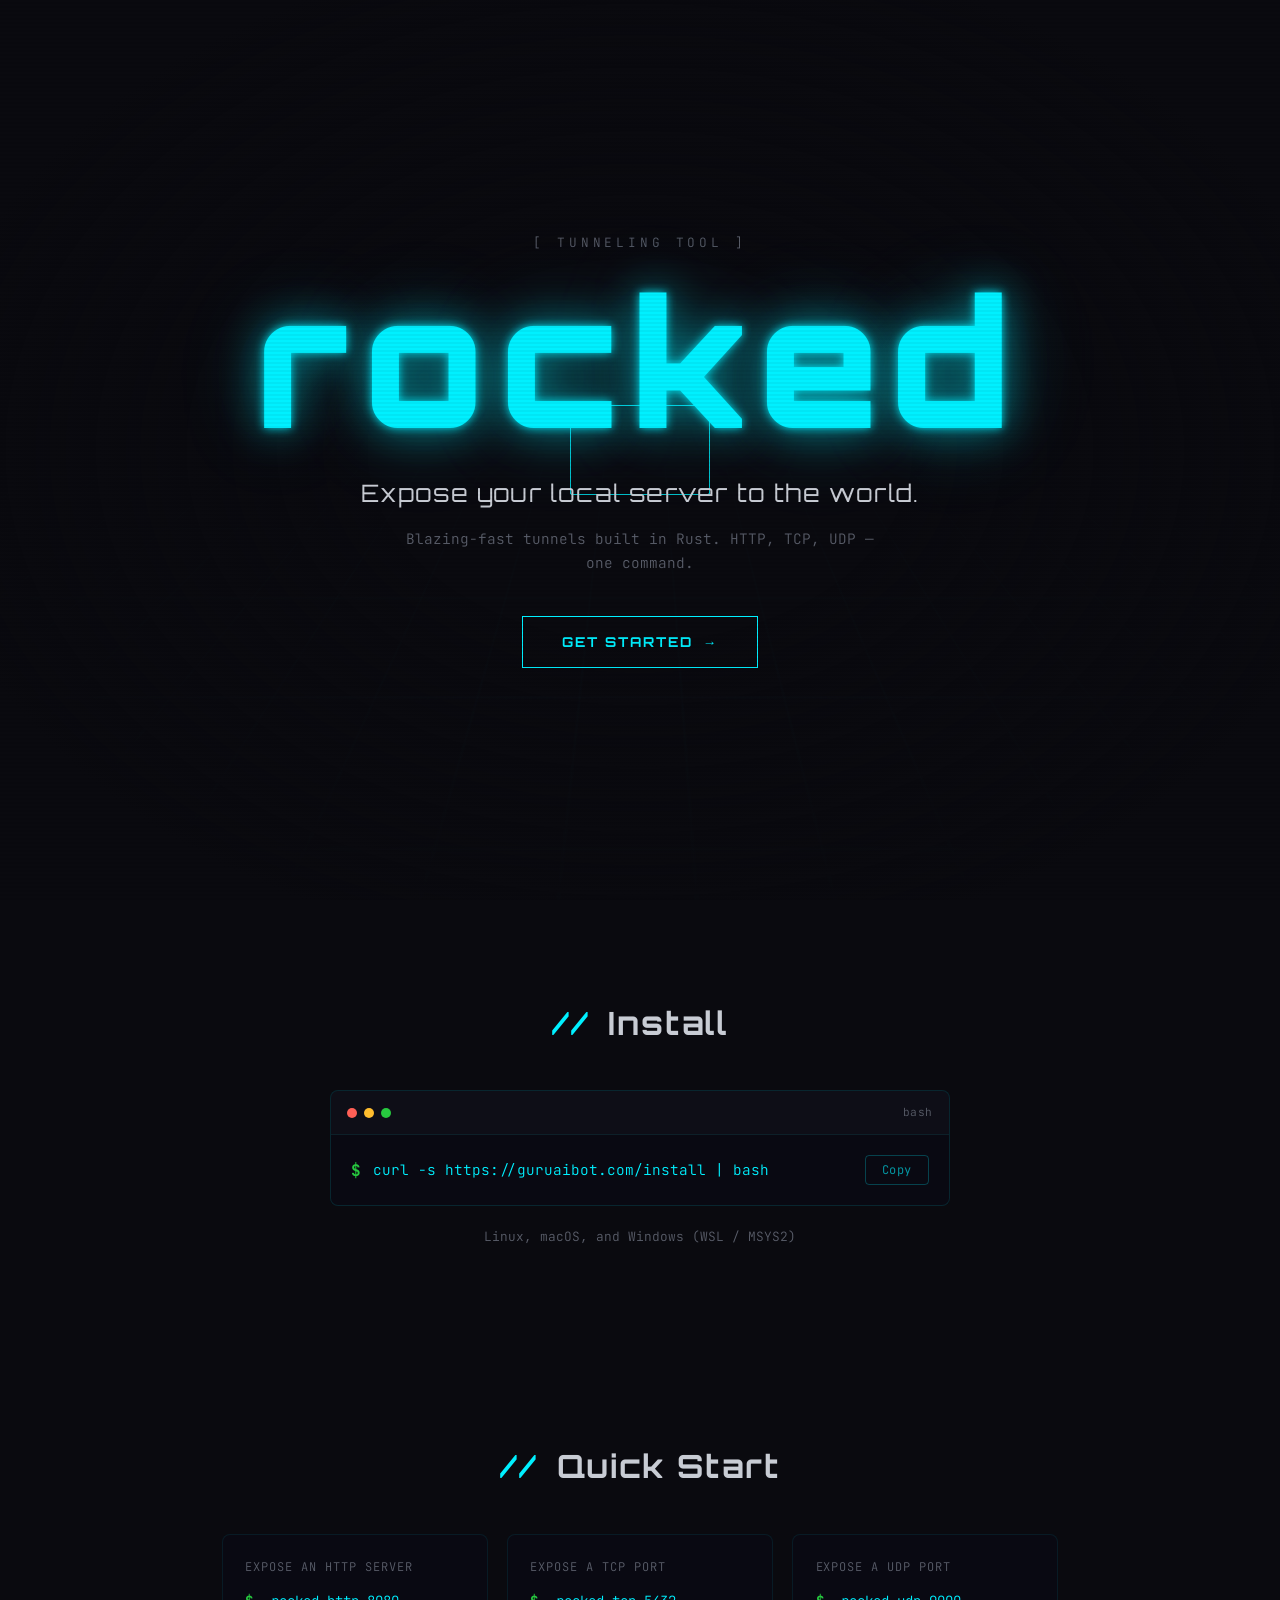
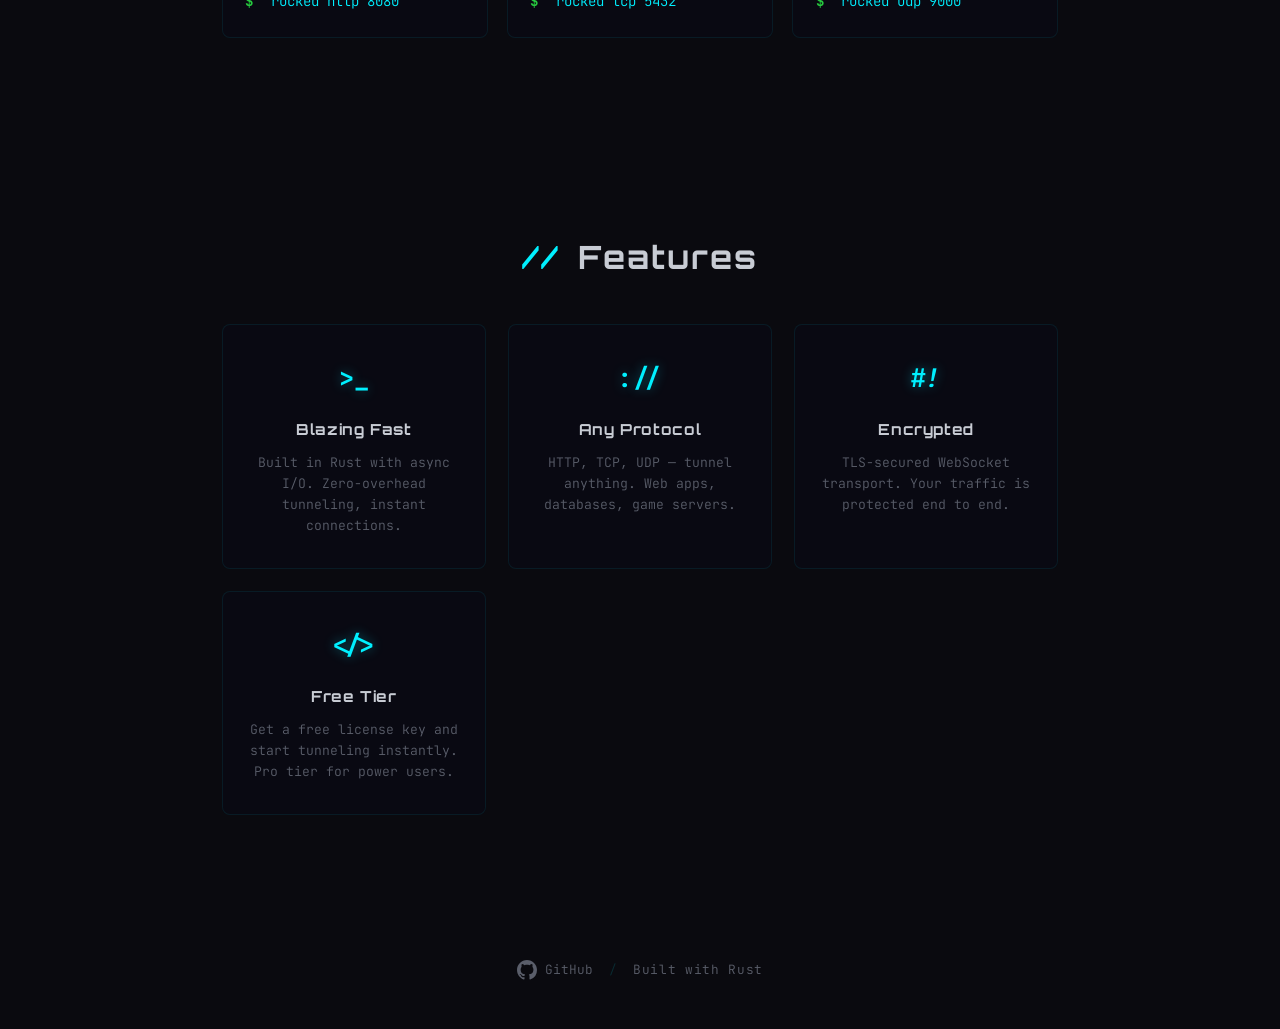
==== website/index.html @ 7e669489 "initial release: rocked tunneling client v0.8.0" ====
<!DOCTYPE html>
<html lang="en">
<head>
    <meta charset="UTF-8">
    <meta name="viewport" content="width=device-width, initial-scale=1.0">
    <title>rocked — expose your local server to the world</title>
    <meta name="description" content="Fast, free tunneling tool built in Rust. Expose local servers to the public internet with a single command.">
    <link rel="preconnect" href="https://fonts.googleapis.com">
    <link rel="preconnect" href="https://fonts.gstatic.com" crossorigin>
    <link href="https://fonts.googleapis.com/css2?family=Orbitron:wght@400;700;900&family=JetBrains+Mono:wght@300;400;500;700&display=swap" rel="stylesheet">
    <link rel="stylesheet" href="style.css">
</head>
<body>

    <div class="tunnel-bg" aria-hidden="true">
        <div class="tunnel-rings">
            <div class="ring" style="--i:0"></div>
            <div class="ring" style="--i:1"></div>
            <div class="ring" style="--i:2"></div>
            <div class="ring" style="--i:3"></div>
            <div class="ring" style="--i:4"></div>
            <div class="ring" style="--i:5"></div>
            <div class="ring" style="--i:6"></div>
            <div class="ring" style="--i:7"></div>
            <div class="ring" style="--i:8"></div>
            <div class="ring" style="--i:9"></div>
        </div>
        <div class="grid-floor"></div>
    </div>

    <div class="scanlines" aria-hidden="true"></div>

    <section class="hero">
        <div class="hero-content fade-in">
            <p class="hero-pre">[ tunneling tool ]</p>
            <h1 class="logo">rocked</h1>
            <p class="tagline">Expose your local server to the world.</p>
            <p class="sub">Blazing-fast tunnels built in Rust. HTTP, TCP, UDP &mdash; one command.</p>
            <a href="#install" class="cta-btn">
                <span class="cta-text">Get Started</span>
                <span class="cta-arrow">&rarr;</span>
            </a>
        </div>
    </section>

    <section id="install" class="section">
        <h2 class="section-title fade-in">
            <span class="title-decoration">//</span> Install
        </h2>
        <div class="terminal fade-in">
            <div class="terminal-header">
                <span class="dot dot-red"></span>
                <span class="dot dot-yellow"></span>
                <span class="dot dot-green"></span>
                <span class="terminal-title">bash</span>
            </div>
            <div class="terminal-body">
                <span class="terminal-prompt">$</span>
                <code id="install-cmd">curl -s https://guruaibot.com/install | bash</code>
                <button class="copy-btn" onclick="copyInstall(this)">Copy</button>
            </div>
        </div>
        <p class="note fade-in">Linux, macOS, and Windows (WSL / MSYS2)</p>
    </section>

    <section class="section">
        <h2 class="section-title fade-in">
            <span class="title-decoration">//</span> Quick Start
        </h2>
        <div class="examples">
            <div class="example fade-in">
                <div class="example-label">Expose an HTTP server</div>
                <pre><span class="terminal-prompt">$</span> rocked http 8080</pre>
            </div>
            <div class="example fade-in">
                <div class="example-label">Expose a TCP port</div>
                <pre><span class="terminal-prompt">$</span> rocked tcp 5432</pre>
            </div>
            <div class="example fade-in">
                <div class="example-label">Expose a UDP port</div>
                <pre><span class="terminal-prompt">$</span> rocked udp 9000</pre>
            </div>
        </div>
    </section>

    <section class="section">
        <h2 class="section-title fade-in">
            <span class="title-decoration">//</span> Features
        </h2>
        <div class="features-grid">
            <div class="feature-card fade-in">
                <div class="feature-icon">&gt;_</div>
                <h3>Blazing Fast</h3>
                <p>Built in Rust with async I/O. Zero-overhead tunneling, instant connections.</p>
            </div>
            <div class="feature-card fade-in">
                <div class="feature-icon">://</div>
                <h3>Any Protocol</h3>
                <p>HTTP, TCP, UDP &mdash; tunnel anything. Web apps, databases, game servers.</p>
            </div>
            <div class="feature-card fade-in">
                <div class="feature-icon">#!</div>
                <h3>Encrypted</h3>
                <p>TLS-secured WebSocket transport. Your traffic is protected end to end.</p>
            </div>
            <div class="feature-card fade-in">
                <div class="feature-icon">&lt;/&gt;</div>
                <h3>Free Tier</h3>
                <p>Get a free license key and start tunneling instantly. Pro tier for power users.</p>
            </div>
        </div>
    </section>

    <footer class="footer fade-in">
        <a href="https://github.com/Diyarbekoralbaev/rocked-public" class="github-link" target="_blank" rel="noopener">
            <svg width="20" height="20" viewBox="0 0 24 24" fill="currentColor"><path d="M12 0C5.37 0 0 5.37 0 12c0 5.31 3.435 9.795 8.205 11.385.6.105.825-.255.825-.57 0-.285-.015-1.23-.015-2.235-3.015.555-3.795-.735-4.035-1.41-.135-.345-.72-1.41-1.23-1.695-.42-.225-1.02-.78-.015-.795.945-.015 1.62.87 1.845 1.23 1.08 1.815 2.805 1.305 3.495.99.105-.78.42-1.305.765-1.605-2.67-.3-5.46-1.335-5.46-5.925 0-1.305.465-2.385 1.23-3.225-.12-.3-.54-1.53.12-3.18 0 0 1.005-.315 3.3 1.23.96-.27 1.98-.405 3-.405s2.04.135 3 .405c2.295-1.56 3.3-1.23 3.3-1.23.66 1.65.24 2.88.12 3.18.765.84 1.23 1.905 1.23 3.225 0 4.605-2.805 5.625-5.475 5.925.435.375.81 1.095.81 2.22 0 1.605-.015 2.895-.015 3.3 0 .315.225.69.825.57A12.02 12.02 0 0024 12c0-6.63-5.37-12-12-12z"/></svg>
            GitHub
        </a>
        <span class="footer-sep">/</span>
        <span class="footer-rust">Built with Rust</span>
    </footer>

    <script>
    function copyInstall(btn) {
        var cmd = document.getElementById('install-cmd').textContent;
        navigator.clipboard.writeText(cmd).then(function() {
            btn.textContent = 'Copied!';
            btn.classList.add('copied');
            setTimeout(function() {
                btn.textContent = 'Copy';
                btn.classList.remove('copied');
            }, 2000);
        });
    }

    var observer = new IntersectionObserver(function(entries) {
        entries.forEach(function(entry) {
            if (entry.isIntersecting) {
                entry.target.classList.add('visible');
                observer.unobserve(entry.target);
            }
        });
    }, { threshold: 0.1 });

    document.querySelectorAll('.fade-in').forEach(function(el) {
        observer.observe(el);
    });
    </script>

</body>
</html>
---- website/style.css ----
/* ── rocked — cyberpunk tunnel theme ──────────────────── */

:root {
    --bg: #0a0a0f;
    --bg-card: rgba(10, 10, 20, 0.75);
    --cyan: #00f0ff;
    --cyan-dim: rgba(0, 240, 255, 0.15);
    --cyan-glow: rgba(0, 240, 255, 0.4);
    --text: #c8ccd4;
    --text-dim: #5a5e6a;
    --green: #27c93f;
    --red: #ff5f56;
    --yellow: #ffbd2e;
    --font-display: 'Orbitron', sans-serif;
    --font-mono: 'JetBrains Mono', monospace;
}

*, *::before, *::after {
    margin: 0;
    padding: 0;
    box-sizing: border-box;
}

html {
    scroll-behavior: smooth;
}

body {
    background: var(--bg);
    color: var(--text);
    font-family: var(--font-mono);
    font-weight: 300;
    line-height: 1.7;
    overflow-x: hidden;
    -webkit-font-smoothing: antialiased;
}

/* ── Scan lines overlay ─────────────────────────── */

.scanlines {
    position: fixed;
    inset: 0;
    background: repeating-linear-gradient(
        transparent 0px,
        transparent 2px,
        rgba(0, 0, 0, 0.04) 2px,
        rgba(0, 0, 0, 0.04) 4px
    );
    pointer-events: none;
    z-index: 100;
}

/* ── Tunnel background ──────────────────────────── */

.tunnel-bg {
    position: fixed;
    inset: 0;
    overflow: hidden;
    z-index: -1;
}

.tunnel-rings {
    position: absolute;
    top: 50%;
    left: 50%;
    transform: translate(-50%, -50%);
    width: 100%;
    height: 100%;
}

.ring {
    position: absolute;
    top: 50%;
    left: 50%;
    width: 140px;
    height: 90px;
    margin: -45px 0 0 -70px;
    border: 1px solid var(--cyan-dim);
    border-radius: 2px;
    animation: tunnel-expand 5s linear infinite;
    animation-delay: calc(var(--i) * -0.5s);
}

@keyframes tunnel-expand {
    0% {
        transform: scale(0.05);
        opacity: 0;
        border-color: rgba(0, 240, 255, 0.5);
    }
    15% {
        opacity: 0.8;
    }
    100% {
        transform: scale(18);
        opacity: 0;
        border-color: rgba(0, 240, 255, 0.01);
    }
}

.grid-floor {
    position: absolute;
    bottom: 0;
    left: -50%;
    width: 200%;
    height: 55%;
    background:
        linear-gradient(90deg, rgba(0, 240, 255, 0.04) 1px, transparent 1px),
        linear-gradient(0deg, rgba(0, 240, 255, 0.04) 1px, transparent 1px);
    background-size: 50px 50px;
    transform: perspective(400px) rotateX(55deg);
    transform-origin: center top;
    mask-image: linear-gradient(to top, rgba(0,0,0,0.6), transparent 90%);
    -webkit-mask-image: linear-gradient(to top, rgba(0,0,0,0.6), transparent 90%);
}

/* ── Vignette ───────────────────────────────────── */

.tunnel-bg::after {
    content: '';
    position: absolute;
    inset: 0;
    background: radial-gradient(ellipse at center, transparent 30%, var(--bg) 80%);
    pointer-events: none;
}

/* ── Fade-in animation ──────────────────────────── */

.fade-in {
    opacity: 0;
    transform: translateY(24px);
    transition: opacity 0.7s ease, transform 0.7s ease;
}

.fade-in.visible {
    opacity: 1;
    transform: translateY(0);
}

/* stagger children */
.features-grid .fade-in:nth-child(2) { transition-delay: 0.1s; }
.features-grid .fade-in:nth-child(3) { transition-delay: 0.2s; }
.features-grid .fade-in:nth-child(4) { transition-delay: 0.3s; }
.examples .fade-in:nth-child(2) { transition-delay: 0.1s; }
.examples .fade-in:nth-child(3) { transition-delay: 0.2s; }

/* ── Hero ───────────────────────────────────────── */

.hero {
    min-height: 100vh;
    display: flex;
    align-items: center;
    justify-content: center;
    text-align: center;
    position: relative;
    padding: 2rem;
}

.hero-content {
    position: relative;
    z-index: 1;
}

.hero-pre {
    font-family: var(--font-mono);
    font-size: 0.8rem;
    color: var(--text-dim);
    letter-spacing: 0.3em;
    text-transform: uppercase;
    margin-bottom: 1.2rem;
}

.logo {
    font-family: var(--font-display);
    font-size: clamp(4rem, 14vw, 11rem);
    font-weight: 900;
    color: var(--cyan);
    letter-spacing: 0.08em;
    line-height: 1;
    text-shadow:
        0 0 10px rgba(0, 240, 255, 0.9),
        0 0 40px rgba(0, 240, 255, 0.5),
        0 0 80px rgba(0, 240, 255, 0.25),
        0 0 120px rgba(0, 240, 255, 0.1);
    animation: glow-pulse 3s ease-in-out infinite alternate;
}

@keyframes glow-pulse {
    from {
        text-shadow:
            0 0 10px rgba(0, 240, 255, 0.9),
            0 0 40px rgba(0, 240, 255, 0.5),
            0 0 80px rgba(0, 240, 255, 0.25);
    }
    to {
        text-shadow:
            0 0 15px rgba(0, 240, 255, 1),
            0 0 50px rgba(0, 240, 255, 0.6),
            0 0 100px rgba(0, 240, 255, 0.35),
            0 0 150px rgba(0, 240, 255, 0.15);
    }
}

.tagline {
    font-family: var(--font-display);
    font-size: clamp(1rem, 2.5vw, 1.5rem);
    font-weight: 400;
    color: var(--text);
    margin-top: 1.5rem;
    letter-spacing: 0.05em;
}

.sub {
    font-size: 0.9rem;
    color: var(--text-dim);
    margin-top: 0.8rem;
    max-width: 500px;
    margin-left: auto;
    margin-right: auto;
}

/* ── CTA Button ─────────────────────────────────── */

.cta-btn {
    display: inline-flex;
    align-items: center;
    gap: 0.6rem;
    margin-top: 2.5rem;
    padding: 0.85rem 2.4rem;
    border: 1px solid var(--cyan);
    color: var(--cyan);
    text-decoration: none;
    font-family: var(--font-display);
    font-size: 0.85rem;
    font-weight: 700;
    letter-spacing: 0.15em;
    text-transform: uppercase;
    background: transparent;
    position: relative;
    overflow: hidden;
    transition: all 0.35s ease;
}

.cta-btn::before {
    content: '';
    position: absolute;
    inset: 0;
    background: var(--cyan);
    opacity: 0;
    transition: opacity 0.35s ease;
}

.cta-btn:hover {
    color: var(--bg);
    box-shadow:
        0 0 20px var(--cyan-glow),
        0 0 60px rgba(0, 240, 255, 0.15);
}

.cta-btn:hover::before {
    opacity: 1;
}

.cta-text,
.cta-arrow {
    position: relative;
    z-index: 1;
}

.cta-arrow {
    transition: transform 0.35s ease;
}

.cta-btn:hover .cta-arrow {
    transform: translateX(4px);
}

/* ── Sections ───────────────────────────────────── */

.section {
    max-width: 900px;
    margin: 0 auto;
    padding: 6rem 2rem;
    position: relative;
}

.section-title {
    font-family: var(--font-display);
    font-size: clamp(1.4rem, 3vw, 2rem);
    font-weight: 700;
    color: var(--text);
    letter-spacing: 0.06em;
    margin-bottom: 2.5rem;
    text-align: center;
}

.title-decoration {
    color: var(--cyan);
    margin-right: 0.4rem;
}

/* ── Terminal ───────────────────────────────────── */

.terminal {
    max-width: 620px;
    margin: 0 auto;
    border: 1px solid rgba(0, 240, 255, 0.12);
    border-radius: 8px;
    overflow: hidden;
    background: var(--bg-card);
    backdrop-filter: blur(16px);
    -webkit-backdrop-filter: blur(16px);
}

.terminal-header {
    display: flex;
    align-items: center;
    gap: 7px;
    padding: 12px 16px;
    background: rgba(255, 255, 255, 0.02);
    border-bottom: 1px solid rgba(0, 240, 255, 0.08);
}

.dot {
    width: 10px;
    height: 10px;
    border-radius: 50%;
}

.dot-red { background: var(--red); }
.dot-yellow { background: var(--yellow); }
.dot-green { background: var(--green); }

.terminal-title {
    margin-left: auto;
    font-size: 0.7rem;
    color: var(--text-dim);
    letter-spacing: 0.05em;
}

.terminal-body {
    display: flex;
    align-items: center;
    padding: 20px;
    gap: 12px;
}

.terminal-prompt {
    color: var(--green);
    font-weight: 700;
    user-select: none;
    flex-shrink: 0;
}

.terminal-body code {
    font-family: var(--font-mono);
    font-size: 0.9rem;
    color: var(--cyan);
    flex: 1;
    word-break: break-all;
}

.copy-btn {
    flex-shrink: 0;
    padding: 6px 16px;
    background: transparent;
    border: 1px solid rgba(0, 240, 255, 0.25);
    color: rgba(0, 240, 255, 0.6);
    font-family: var(--font-mono);
    font-size: 0.75rem;
    cursor: pointer;
    transition: all 0.3s ease;
    border-radius: 4px;
    letter-spacing: 0.05em;
}

.copy-btn:hover {
    background: rgba(0, 240, 255, 0.08);
    border-color: var(--cyan);
    color: var(--cyan);
}

.copy-btn.copied {
    border-color: var(--green);
    color: var(--green);
}

.note {
    text-align: center;
    font-size: 0.8rem;
    color: var(--text-dim);
    margin-top: 1.2rem;
}

/* ── Examples ───────────────────────────────────── */

.examples {
    display: grid;
    grid-template-columns: repeat(auto-fit, minmax(240px, 1fr));
    gap: 1.2rem;
}

.example {
    background: var(--bg-card);
    border: 1px solid rgba(0, 240, 255, 0.08);
    border-radius: 8px;
    padding: 1.4rem;
    transition: border-color 0.3s ease, box-shadow 0.3s ease;
}

.example:hover {
    border-color: rgba(0, 240, 255, 0.25);
    box-shadow: 0 0 20px rgba(0, 240, 255, 0.05);
}

.example-label {
    font-size: 0.75rem;
    color: var(--text-dim);
    letter-spacing: 0.08em;
    text-transform: uppercase;
    margin-bottom: 0.8rem;
}

.example pre {
    font-family: var(--font-mono);
    font-size: 0.88rem;
    color: var(--cyan);
    white-space: nowrap;
    overflow-x: auto;
}

.example pre .terminal-prompt {
    margin-right: 0.6rem;
}

/* ── Features ───────────────────────────────────── */

.features-grid {
    display: grid;
    grid-template-columns: repeat(auto-fit, minmax(200px, 1fr));
    gap: 1.4rem;
}

.feature-card {
    background: var(--bg-card);
    border: 1px solid rgba(0, 240, 255, 0.08);
    border-radius: 8px;
    padding: 2rem 1.6rem;
    text-align: center;
    transition: border-color 0.3s ease, box-shadow 0.3s ease, transform 0.3s ease;
}

.feature-card:hover {
    border-color: rgba(0, 240, 255, 0.3);
    box-shadow: 0 0 30px rgba(0, 240, 255, 0.06);
    transform: translateY(-2px);
}

.feature-icon {
    font-family: var(--font-mono);
    font-size: 1.6rem;
    font-weight: 700;
    color: var(--cyan);
    margin-bottom: 1rem;
    text-shadow: 0 0 12px var(--cyan-glow);
}

.feature-card h3 {
    font-family: var(--font-display);
    font-size: 0.95rem;
    font-weight: 700;
    color: var(--text);
    letter-spacing: 0.04em;
    margin-bottom: 0.6rem;
}

.feature-card p {
    font-size: 0.82rem;
    color: var(--text-dim);
    line-height: 1.6;
}

/* ── Footer ─────────────────────────────────────── */

.footer {
    display: flex;
    align-items: center;
    justify-content: center;
    gap: 1rem;
    padding: 3rem 2rem;
    font-size: 0.8rem;
    color: var(--text-dim);
}

.github-link {
    display: inline-flex;
    align-items: center;
    gap: 0.5rem;
    color: var(--text-dim);
    text-decoration: none;
    transition: color 0.3s ease;
}

.github-link:hover {
    color: var(--cyan);
}

.footer-sep {
    color: rgba(0, 240, 255, 0.15);
}

.footer-rust {
    letter-spacing: 0.05em;
}

/* ── Responsive ─────────────────────────────────── */

@media (max-width: 600px) {
    .section {
        padding: 4rem 1.2rem;
    }

    .terminal-body {
        flex-direction: column;
        align-items: stretch;
        gap: 12px;
    }

    .terminal-body code {
        font-size: 0.78rem;
    }

    .copy-btn {
        align-self: flex-end;
    }

    .features-grid {
        grid-template-columns: 1fr;
    }

    .examples {
        grid-template-columns: 1fr;
    }

    .hero-pre {
        font-size: 0.7rem;
    }
}

/* ── Selection color ────────────────────────────── */

::selection {
    background: rgba(0, 240, 255, 0.25);
    color: #fff;
}

/* ── Scrollbar ──────────────────────────────────── */

::-webkit-scrollbar {
    width: 6px;
}

::-webkit-scrollbar-track {
    background: var(--bg);
}

::-webkit-scrollbar-thumb {
    background: rgba(0, 240, 255, 0.15);
    border-radius: 3px;
}

::-webkit-scrollbar-thumb:hover {
    background: rgba(0, 240, 255, 0.3);
}
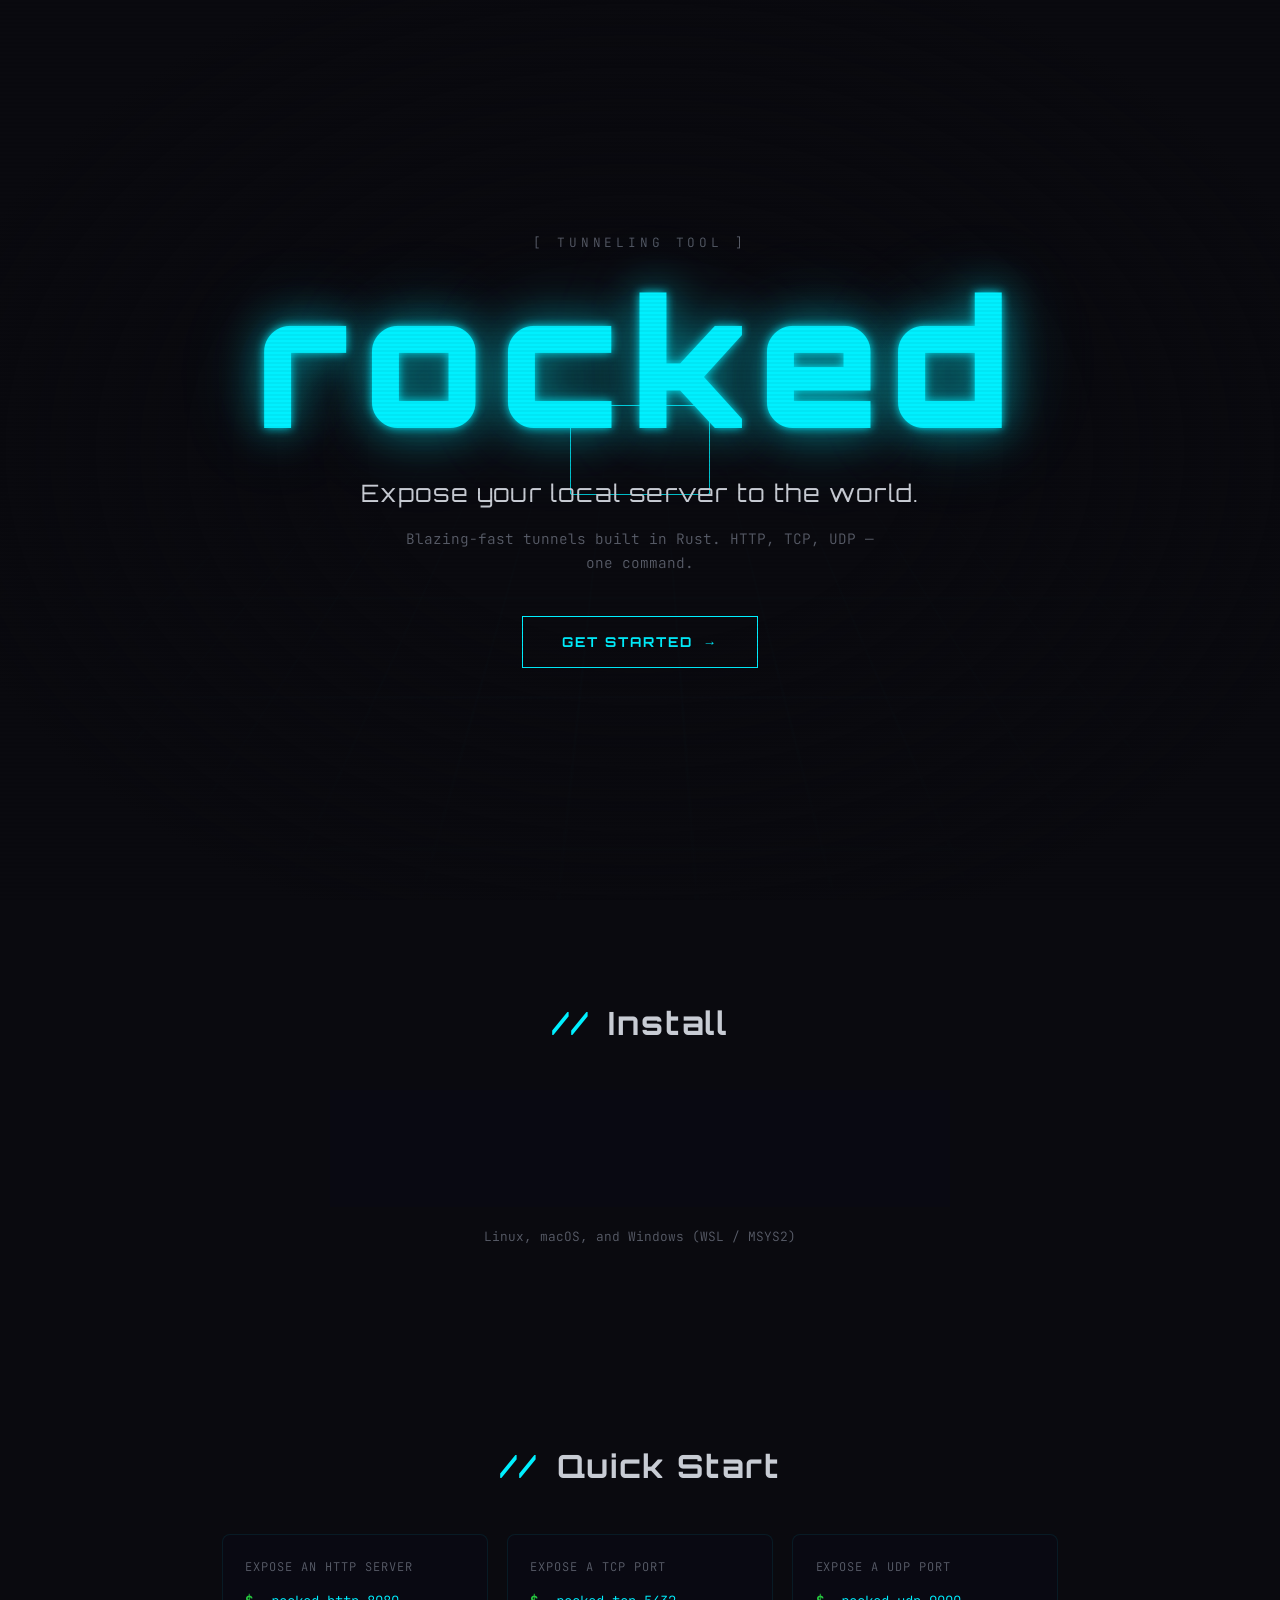
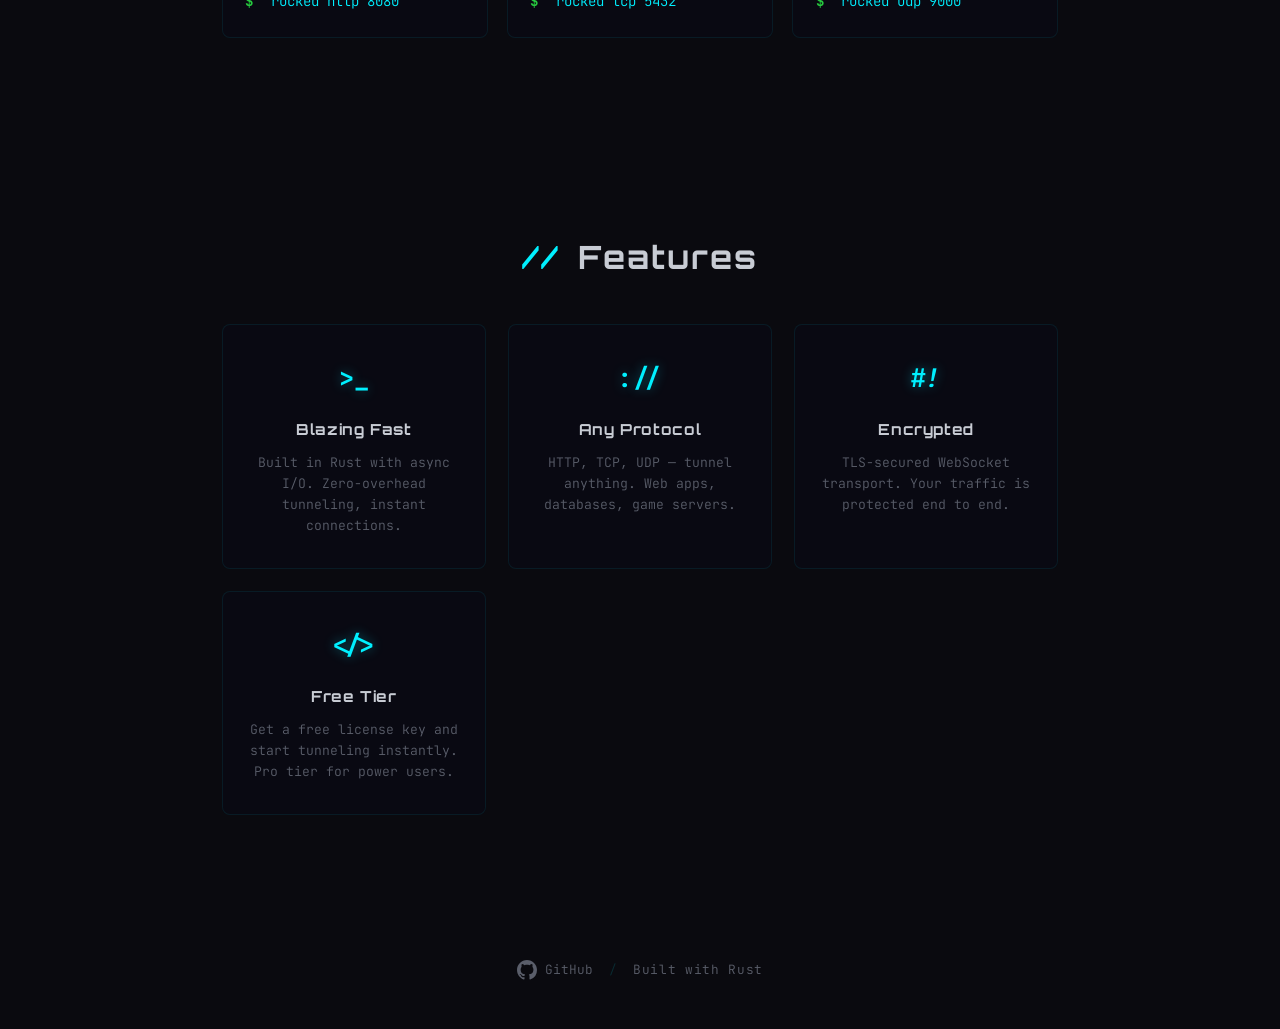
==== commit 7454dde6: "feat: migrate to tunn.uz domain - Change default server to tunn.uz:443 - Update install URL and READ" ====
--- a/website/index.html
+++ b/website/index.html
@@ -56,7 +56,7 @@
             </div>
             <div class="terminal-body">
                 <span class="terminal-prompt">$</span>
-                <code id="install-cmd">curl -s https://guruaibot.com/install | bash</code>
+                <code id="install-cmd">curl -s https://tunn.uz/install | bash</code>
                 <button class="copy-btn" onclick="copyInstall(this)">Copy</button>
             </div>
         </div>
